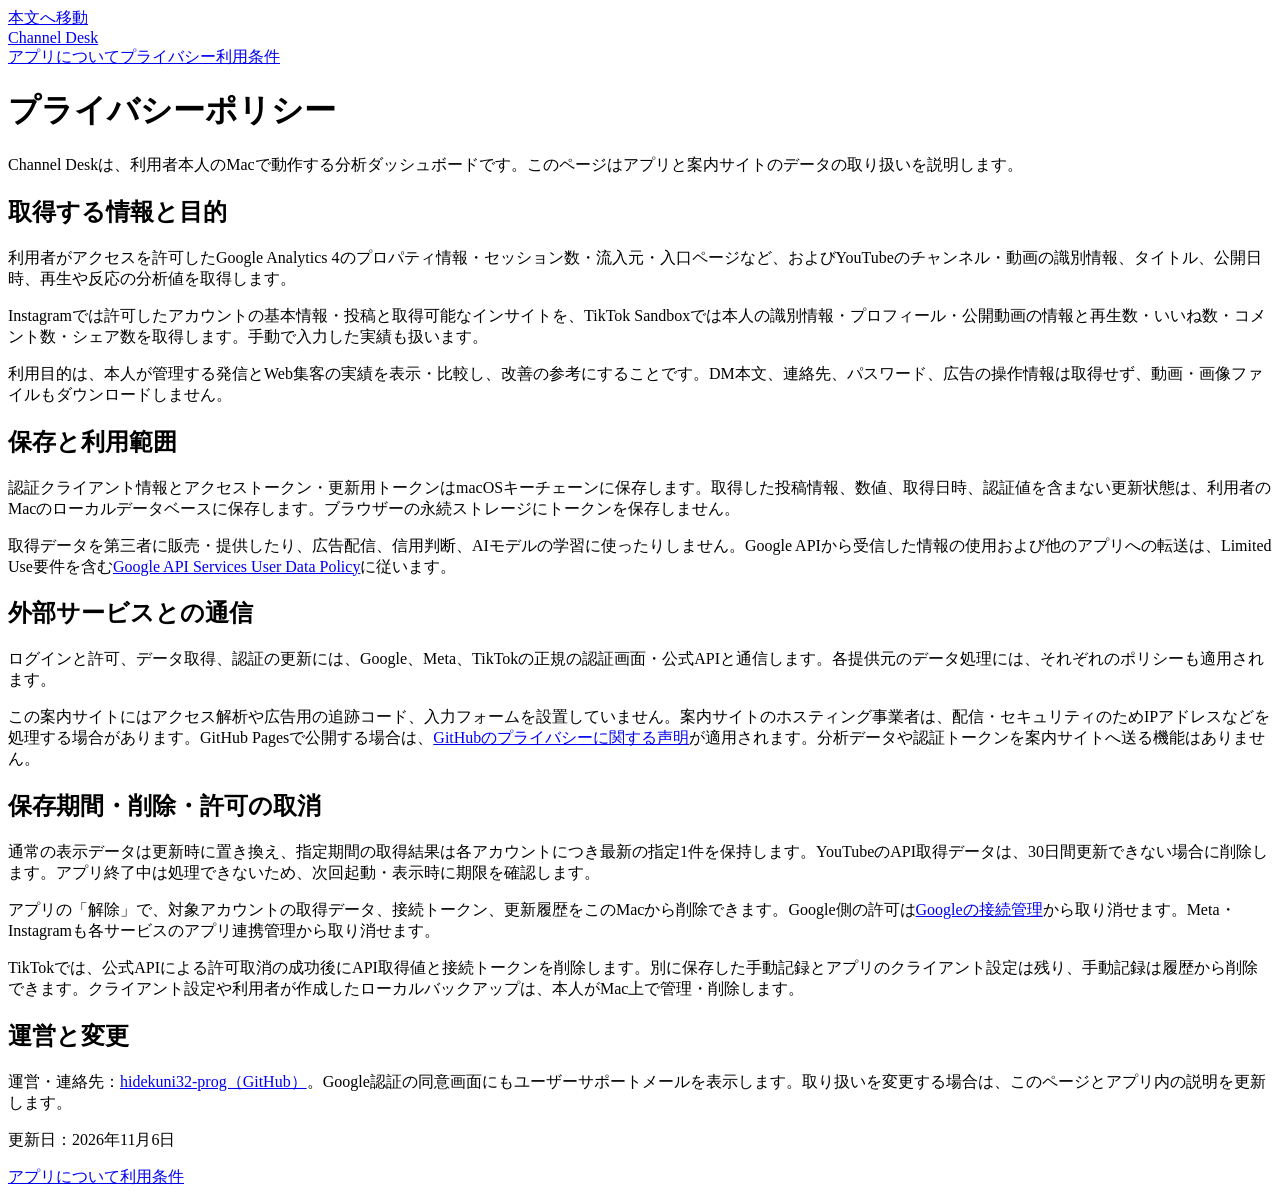
==== privacy.html @ 2dceb0b1 "Add privacy.html for Channel Desk information site" ====
<!doctype html>
<html lang="ja"><head><meta charset="utf-8"><meta name="viewport" content="width=device-width,initial-scale=1"><title>プライバシーポリシー | Channel Desk</title><link rel="stylesheet" href="styles.css"></head><body>
<a class="skip" href="#main">本文へ移動</a><header class="site-header"><a class="brand" href="index.html">Channel Desk</a><nav aria-label="ページ案内"><a href="index.html">アプリについて</a><a href="privacy.html" aria-current="page">プライバシー</a><a href="terms.html">利用条件</a></nav></header>
<main id="main" class="policy"><h1>プライバシーポリシー</h1><p class="lead">Channel Deskは、利用者本人のMacで動作する分析ダッシュボードです。このページはアプリと案内サイトのデータの取り扱いを説明します。</p>
<section><h2>取得する情報と目的</h2><p>利用者がアクセスを許可したGoogle Analytics 4のプロパティ情報・セッション数・流入元・入口ページなど、およびYouTubeのチャンネル・動画の識別情報、タイトル、公開日時、再生や反応の分析値を取得します。</p><p>Instagramでは許可したアカウントの基本情報・投稿と取得可能なインサイトを、TikTok Sandboxでは本人の識別情報・プロフィール・公開動画の情報と再生数・いいね数・コメント数・シェア数を取得します。手動で入力した実績も扱います。</p><p>利用目的は、本人が管理する発信とWeb集客の実績を表示・比較し、改善の参考にすることです。DM本文、連絡先、パスワード、広告の操作情報は取得せず、動画・画像ファイルもダウンロードしません。</p></section>
<section><h2>保存と利用範囲</h2><p>認証クライアント情報とアクセストークン・更新用トークンはmacOSキーチェーンに保存します。取得した投稿情報、数値、取得日時、認証値を含まない更新状態は、利用者のMacのローカルデータベースに保存します。ブラウザーの永続ストレージにトークンを保存しません。</p><p>取得データを第三者に販売・提供したり、広告配信、信用判断、AIモデルの学習に使ったりしません。Google APIから受信した情報の使用および他のアプリへの転送は、Limited Use要件を含む<a href="https://developers.google.com/terms/api-services-user-data-policy" rel="noreferrer">Google API Services User Data Policy</a>に従います。</p></section>
<section><h2>外部サービスとの通信</h2><p>ログインと許可、データ取得、認証の更新には、Google、Meta、TikTokの正規の認証画面・公式APIと通信します。各提供元のデータ処理には、それぞれのポリシーも適用されます。</p><p>この案内サイトにはアクセス解析や広告用の追跡コード、入力フォームを設置していません。案内サイトのホスティング事業者は、配信・セキュリティのためIPアドレスなどを処理する場合があります。GitHub Pagesで公開する場合は、<a href="https://docs.github.com/en/site-policy/privacy-policies/github-general-privacy-statement" rel="noreferrer">GitHubのプライバシーに関する声明</a>が適用されます。分析データや認証トークンを案内サイトへ送る機能はありません。</p></section>
<section><h2>保存期間・削除・許可の取消</h2><p>通常の表示データは更新時に置き換え、指定期間の取得結果は各アカウントにつき最新の指定1件を保持します。YouTubeのAPI取得データは、30日間更新できない場合に削除します。アプリ終了中は処理できないため、次回起動・表示時に期限を確認します。</p><p>アプリの「解除」で、対象アカウントの取得データ、接続トークン、更新履歴をこのMacから削除できます。Google側の許可は<a href="https://myaccount.google.com/connections" rel="noreferrer">Googleの接続管理</a>から取り消せます。Meta・Instagramも各サービスのアプリ連携管理から取り消せます。</p><p>TikTokでは、公式APIによる許可取消の成功後にAPI取得値と接続トークンを削除します。別に保存した手動記録とアプリのクライアント設定は残り、手動記録は履歴から削除できます。クライアント設定や利用者が作成したローカルバックアップは、本人がMac上で管理・削除します。</p></section>
<section><h2>運営と変更</h2><p>運営・連絡先：<a href="https://github.com/hidekuni32-prog" rel="noreferrer">hidekuni32-prog（GitHub）</a>。Google認証の同意画面にもユーザーサポートメールを表示します。取り扱いを変更する場合は、このページとアプリ内の説明を更新します。</p><p>更新日：2026年11月6日</p></section></main><footer><a href="index.html">アプリについて</a><a href="terms.html">利用条件</a></footer></body></html>
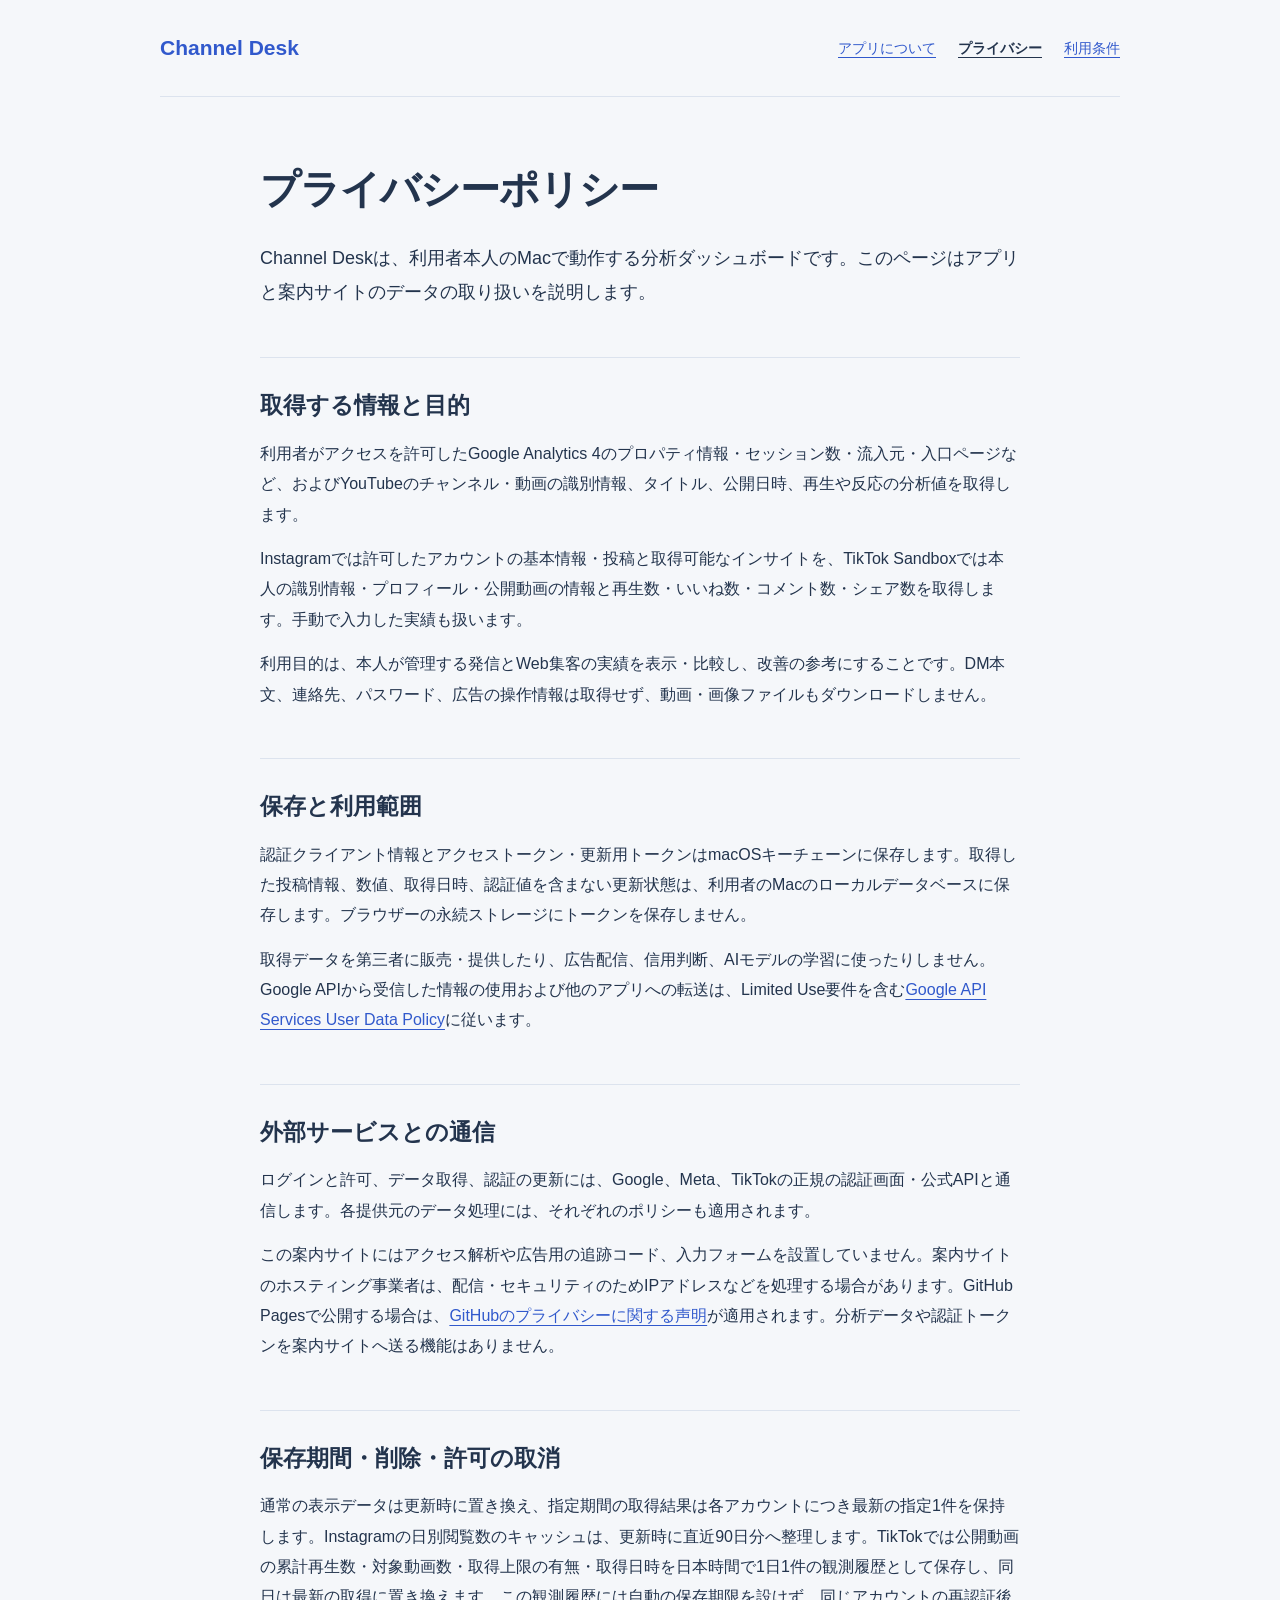
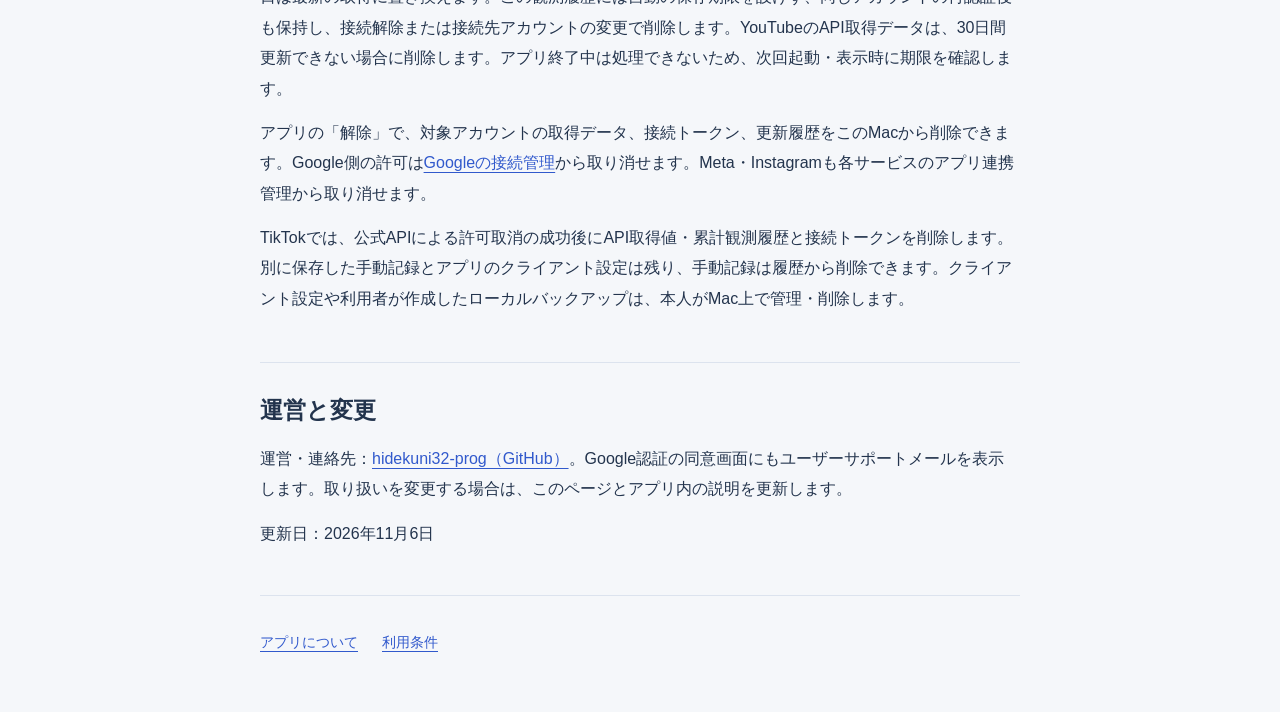
==== commit 57bd8c08: "Document Instagram daily cache and TikTok observed history retention" ====
--- a/privacy.html
+++ b/privacy.html
@@ -5,5 +5,5 @@
 <section><h2>取得する情報と目的</h2><p>利用者がアクセスを許可したGoogle Analytics 4のプロパティ情報・セッション数・流入元・入口ページなど、およびYouTubeのチャンネル・動画の識別情報、タイトル、公開日時、再生や反応の分析値を取得します。</p><p>Instagramでは許可したアカウントの基本情報・投稿と取得可能なインサイトを、TikTok Sandboxでは本人の識別情報・プロフィール・公開動画の情報と再生数・いいね数・コメント数・シェア数を取得します。手動で入力した実績も扱います。</p><p>利用目的は、本人が管理する発信とWeb集客の実績を表示・比較し、改善の参考にすることです。DM本文、連絡先、パスワード、広告の操作情報は取得せず、動画・画像ファイルもダウンロードしません。</p></section>
 <section><h2>保存と利用範囲</h2><p>認証クライアント情報とアクセストークン・更新用トークンはmacOSキーチェーンに保存します。取得した投稿情報、数値、取得日時、認証値を含まない更新状態は、利用者のMacのローカルデータベースに保存します。ブラウザーの永続ストレージにトークンを保存しません。</p><p>取得データを第三者に販売・提供したり、広告配信、信用判断、AIモデルの学習に使ったりしません。Google APIから受信した情報の使用および他のアプリへの転送は、Limited Use要件を含む<a href="https://developers.google.com/terms/api-services-user-data-policy" rel="noreferrer">Google API Services User Data Policy</a>に従います。</p></section>
 <section><h2>外部サービスとの通信</h2><p>ログインと許可、データ取得、認証の更新には、Google、Meta、TikTokの正規の認証画面・公式APIと通信します。各提供元のデータ処理には、それぞれのポリシーも適用されます。</p><p>この案内サイトにはアクセス解析や広告用の追跡コード、入力フォームを設置していません。案内サイトのホスティング事業者は、配信・セキュリティのためIPアドレスなどを処理する場合があります。GitHub Pagesで公開する場合は、<a href="https://docs.github.com/en/site-policy/privacy-policies/github-general-privacy-statement" rel="noreferrer">GitHubのプライバシーに関する声明</a>が適用されます。分析データや認証トークンを案内サイトへ送る機能はありません。</p></section>
-<section><h2>保存期間・削除・許可の取消</h2><p>通常の表示データは更新時に置き換え、指定期間の取得結果は各アカウントにつき最新の指定1件を保持します。YouTubeのAPI取得データは、30日間更新できない場合に削除します。アプリ終了中は処理できないため、次回起動・表示時に期限を確認します。</p><p>アプリの「解除」で、対象アカウントの取得データ、接続トークン、更新履歴をこのMacから削除できます。Google側の許可は<a href="https://myaccount.google.com/connections" rel="noreferrer">Googleの接続管理</a>から取り消せます。Meta・Instagramも各サービスのアプリ連携管理から取り消せます。</p><p>TikTokでは、公式APIによる許可取消の成功後にAPI取得値と接続トークンを削除します。別に保存した手動記録とアプリのクライアント設定は残り、手動記録は履歴から削除できます。クライアント設定や利用者が作成したローカルバックアップは、本人がMac上で管理・削除します。</p></section>
+<section><h2>保存期間・削除・許可の取消</h2><p>通常の表示データは更新時に置き換え、指定期間の取得結果は各アカウントにつき最新の指定1件を保持します。Instagramの日別閲覧数のキャッシュは、更新時に直近90日分へ整理します。TikTokでは公開動画の累計再生数・対象動画数・取得上限の有無・取得日時を日本時間で1日1件の観測履歴として保存し、同日は最新の取得に置き換えます。この観測履歴には自動の保存期限を設けず、同じアカウントの再認証後も保持し、接続解除または接続先アカウントの変更で削除します。YouTubeのAPI取得データは、30日間更新できない場合に削除します。アプリ終了中は処理できないため、次回起動・表示時に期限を確認します。</p><p>アプリの「解除」で、対象アカウントの取得データ、接続トークン、更新履歴をこのMacから削除できます。Google側の許可は<a href="https://myaccount.google.com/connections" rel="noreferrer">Googleの接続管理</a>から取り消せます。Meta・Instagramも各サービスのアプリ連携管理から取り消せます。</p><p>TikTokでは、公式APIによる許可取消の成功後にAPI取得値・累計観測履歴と接続トークンを削除します。別に保存した手動記録とアプリのクライアント設定は残り、手動記録は履歴から削除できます。クライアント設定や利用者が作成したローカルバックアップは、本人がMac上で管理・削除します。</p></section>
 <section><h2>運営と変更</h2><p>運営・連絡先：<a href="https://github.com/hidekuni32-prog" rel="noreferrer">hidekuni32-prog（GitHub）</a>。Google認証の同意画面にもユーザーサポートメールを表示します。取り扱いを変更する場合は、このページとアプリ内の説明を更新します。</p><p>更新日：2026年11月6日</p></section></main><footer><a href="index.html">アプリについて</a><a href="terms.html">利用条件</a></footer></body></html>
--- a/styles.css
+++ b/styles.css
@@ -0,0 +1 @@
+:root{color-scheme:light;--ink:#23344d;--muted:#52627a;--blue:#3159cc;--paper:#f5f7fa;--line:#dce3ee}*{box-sizing:border-box}body{margin:0;background:var(--paper);color:var(--ink);font-family:-apple-system,BlinkMacSystemFont,"Hiragino Kaku Gothic ProN","Yu Gothic",sans-serif;font-size:16px;line-height:1.9}a{color:var(--blue);text-underline-offset:4px;overflow-wrap:anywhere}a:hover{text-decoration-thickness:2px}a:focus-visible{outline:3px solid var(--blue);outline-offset:5px;border-radius:2px}.skip{position:absolute;left:20px;top:-90px;padding:10px;background:white;z-index:2}.skip:focus{top:10px}.site-header,main,footer{width:min(100% - 48px,960px);margin-inline:auto}.site-header{display:flex;align-items:center;justify-content:space-between;gap:24px;padding:26px 0;border-bottom:1px solid var(--line)}.brand{font-size:21px;font-weight:750;color:var(--blue);text-decoration:none;white-space:nowrap}nav{display:flex;flex-wrap:wrap;gap:6px 22px;font-size:14px}nav a{display:inline-flex;align-items:center;min-height:44px}nav [aria-current=page]{color:var(--ink);font-weight:700}main{max-width:760px;padding:64px 0 32px}h1{font-size:clamp(32px,5vw,52px);line-height:1.4;letter-spacing:-.025em;margin:0 0 24px;text-wrap:balance}h2{font-size:23px;line-height:1.5;margin:0 0 16px;text-wrap:balance}p{margin:14px 0;overflow-wrap:anywhere}.lead{font-size:20px;line-height:1.9}section{margin-top:48px;padding-top:30px;border-top:1px solid var(--line)}dl{margin:0}dl>div{display:grid;grid-template-columns:190px 1fr;gap:24px;padding:20px 0;border-bottom:1px solid var(--line)}dt{font-weight:700}dd{margin:0;color:var(--muted)}.policy h1{font-size:clamp(29px,4vw,40px)}.policy .lead{font-size:18px}footer{max-width:760px;border-top:1px solid var(--line);padding:24px 0 48px;color:var(--muted);font-size:14px}footer>a{display:inline-flex;min-height:44px;align-items:center;margin-right:24px}@media(max-width:600px){.site-header{align-items:flex-start;flex-direction:column;gap:4px;padding:20px 0}nav{gap:6px 16px}main{padding-top:38px}.lead{font-size:18px}dl>div{grid-template-columns:1fr;gap:6px}section{margin-top:34px;padding-top:24px}}
